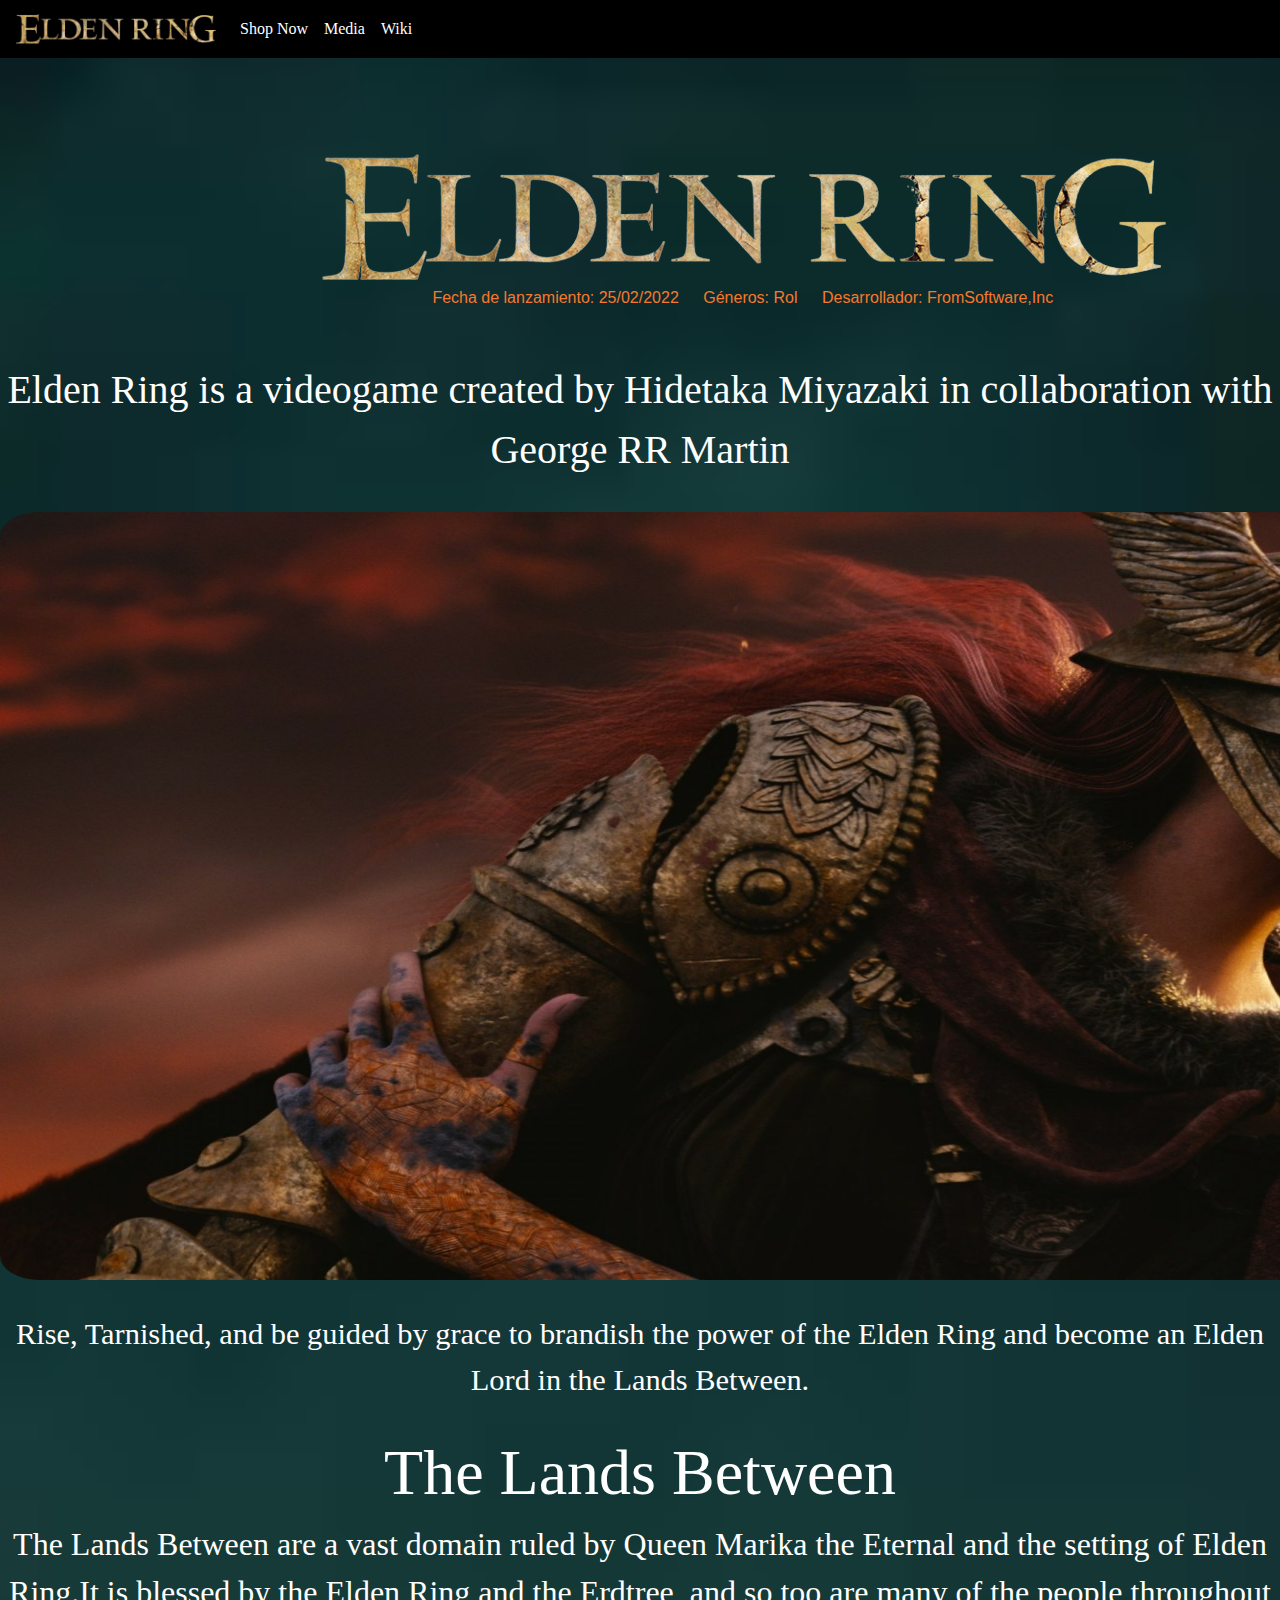
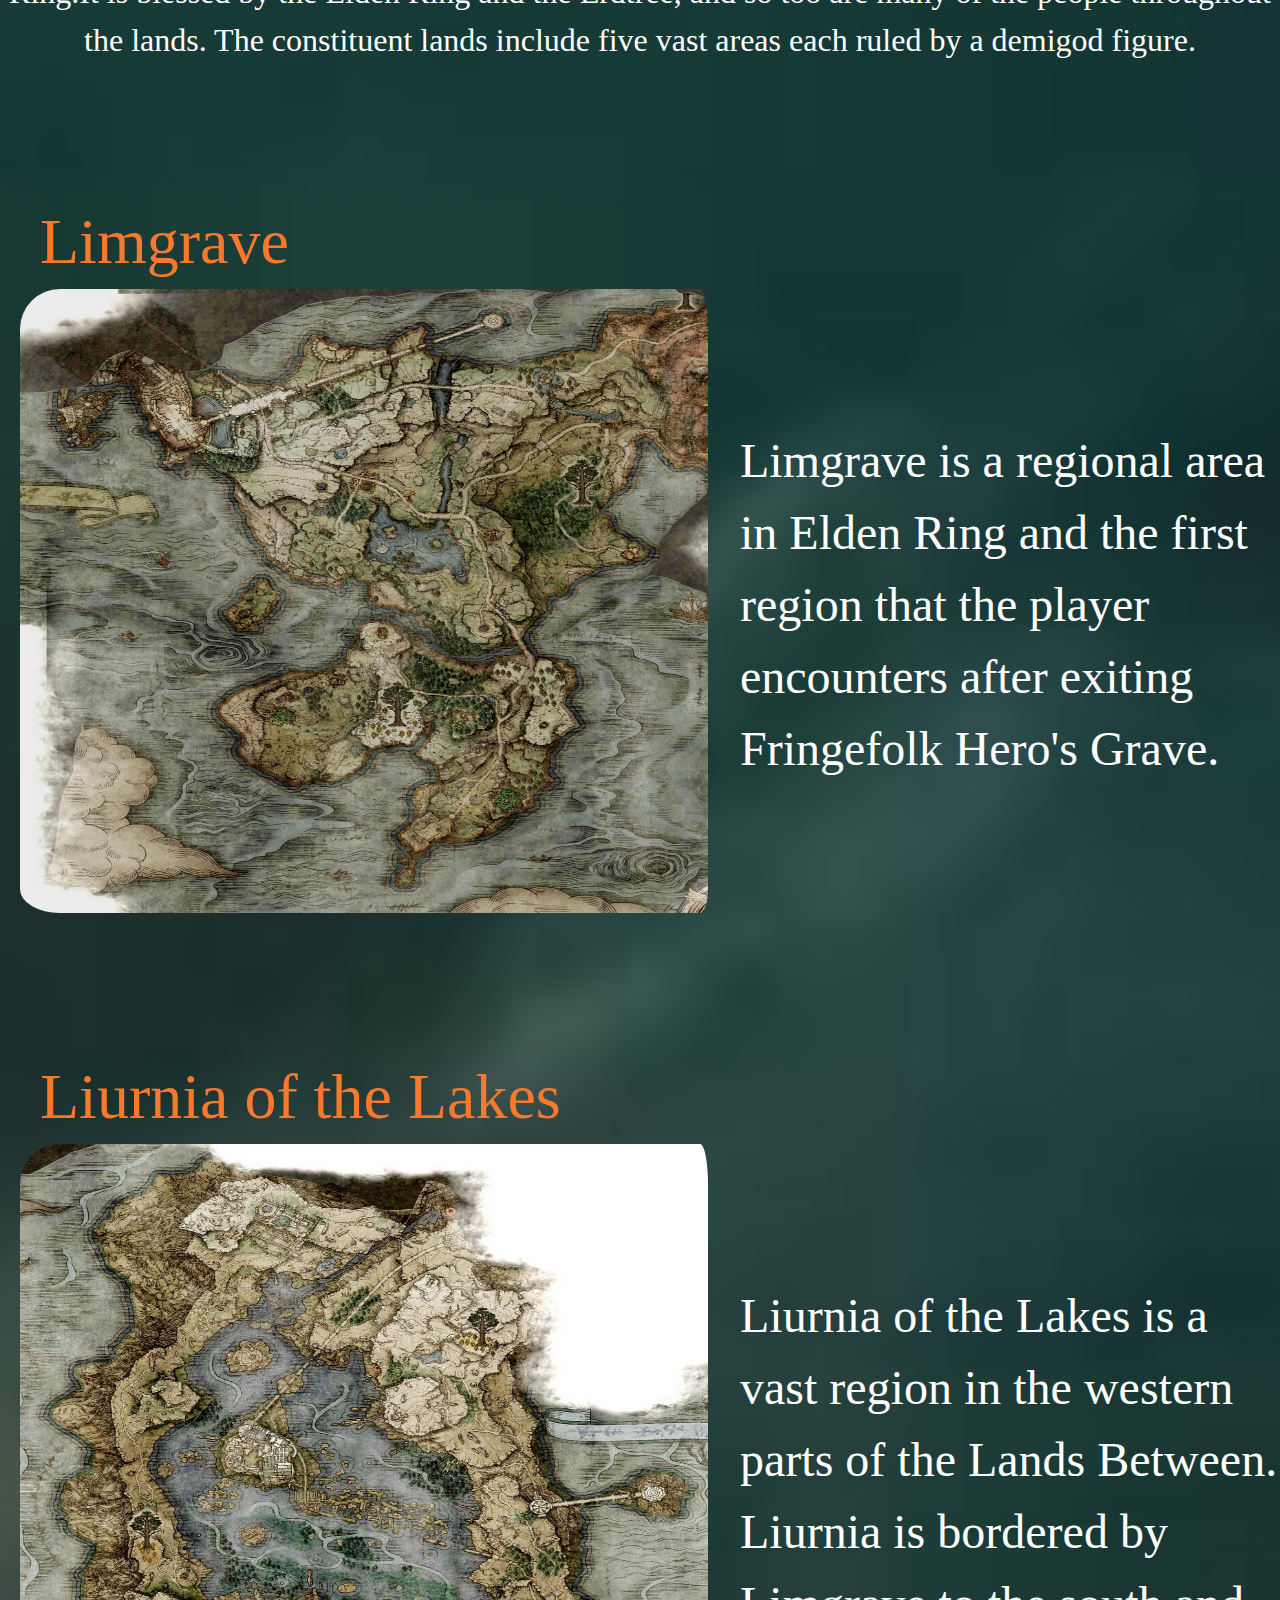
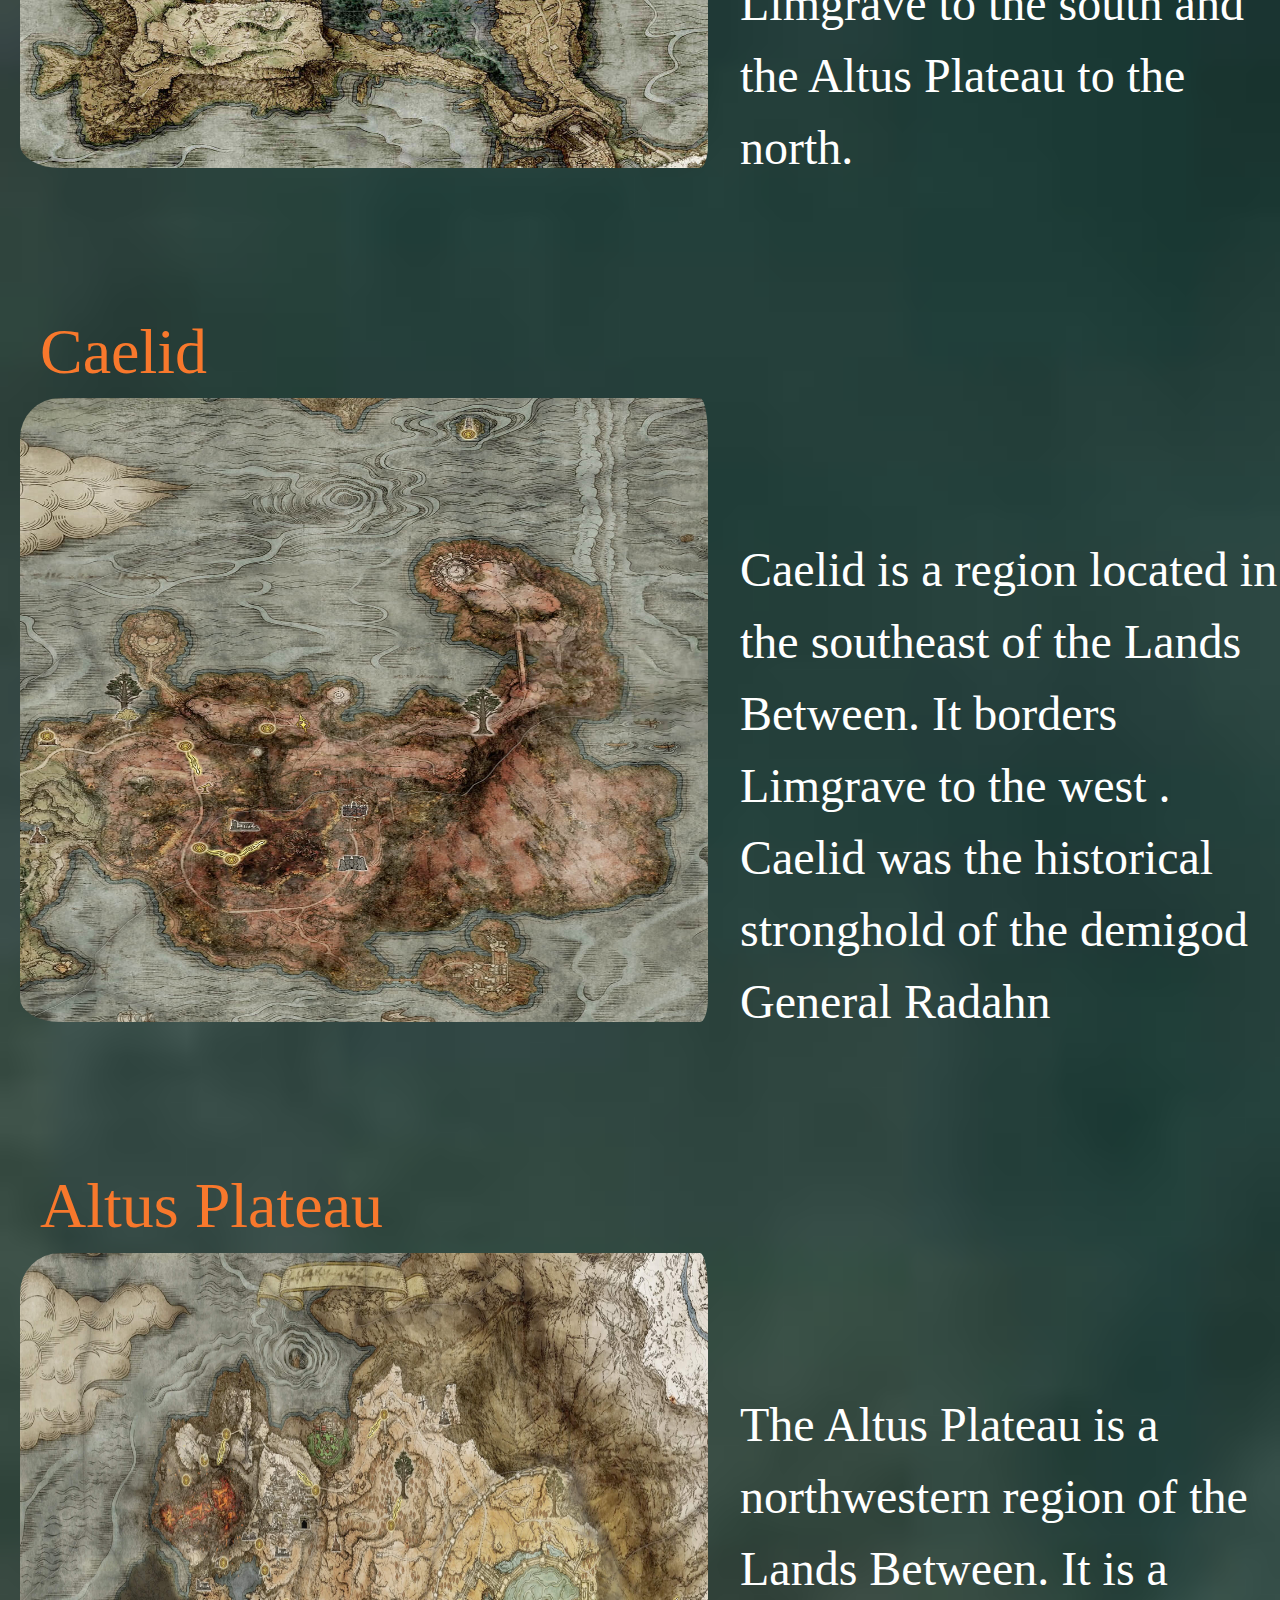
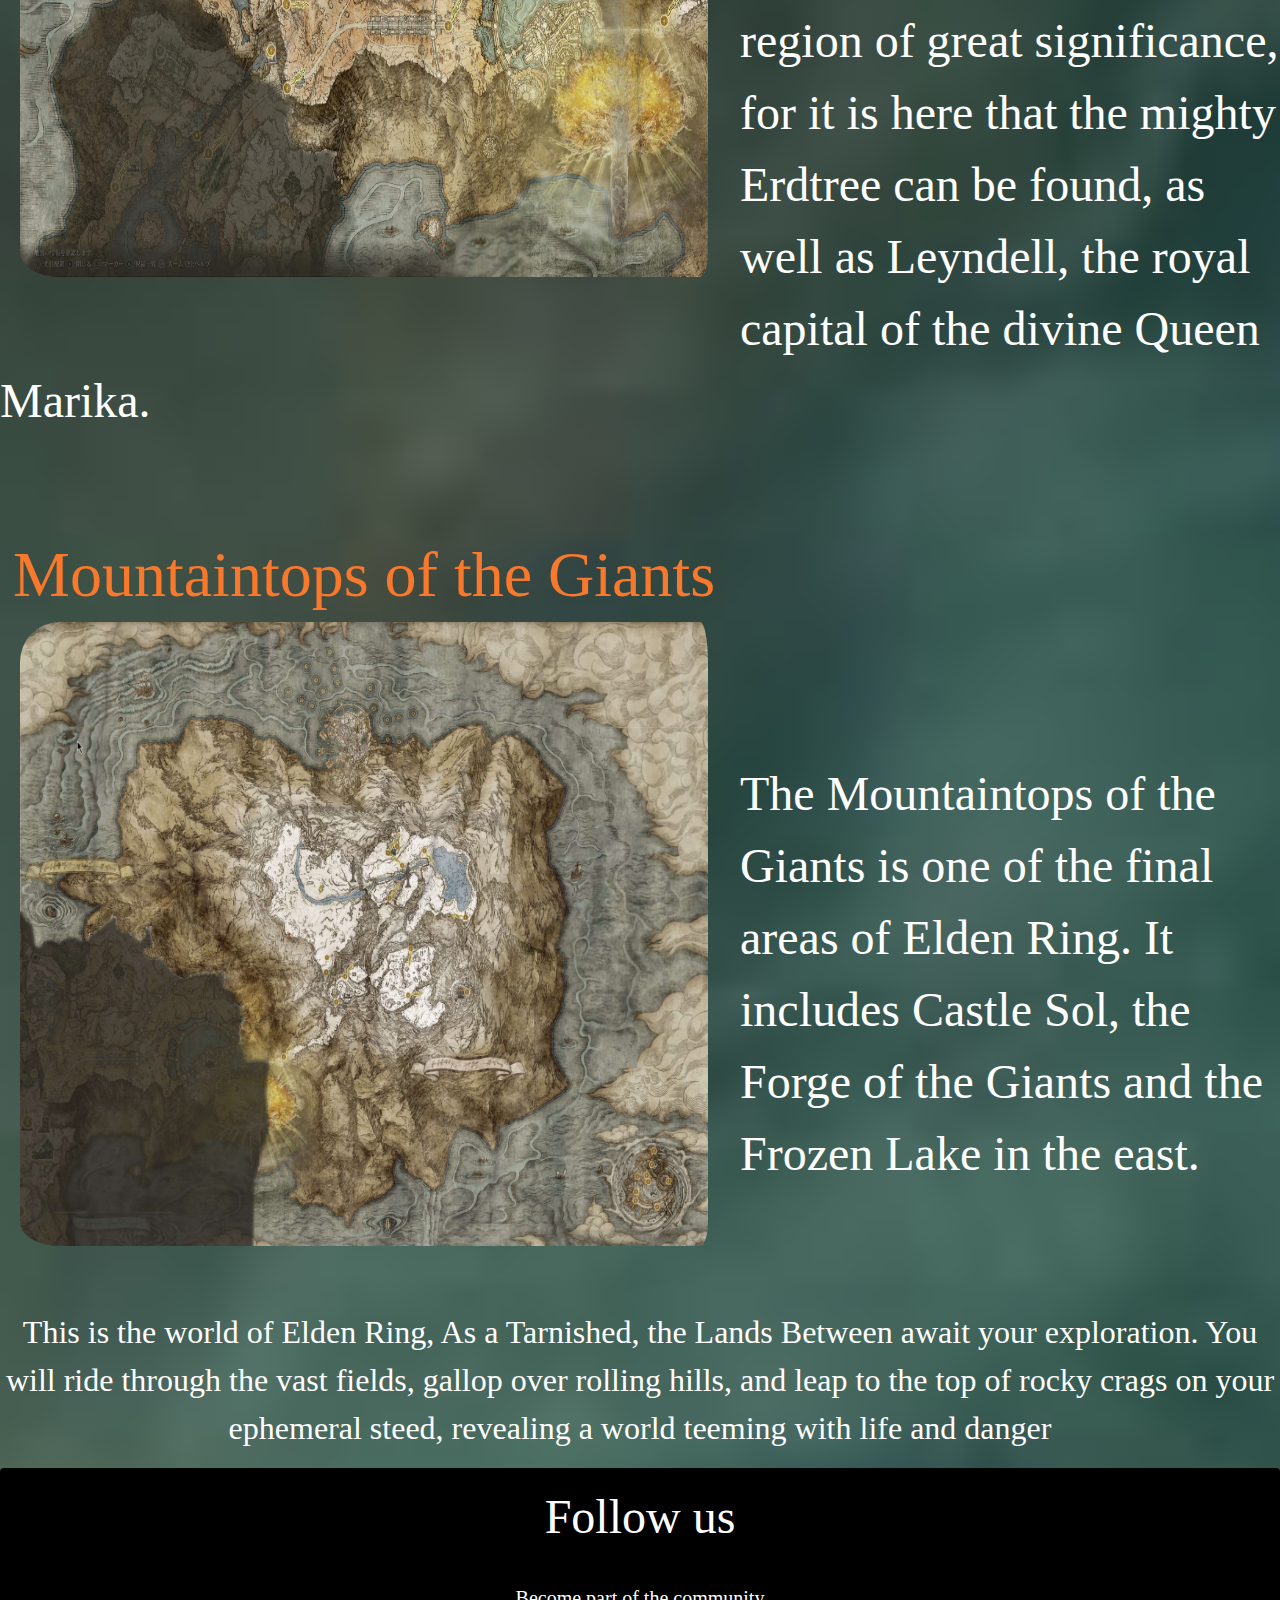
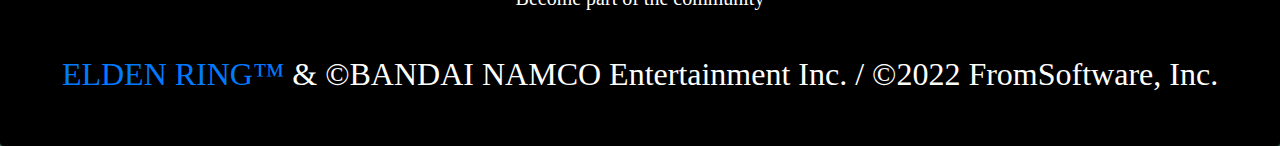
==== index.html @ 170a6699 "adding index" ====
<!DOCTYPE html>
<html lang="en">
<head>
  <meta charset="UTF-8">
  <meta http-equiv="X-UA-Compatible" content="IE=edge">
  <meta name="viewport" content="width=device-width, initial-scale=1.0">
  <link rel="stylesheet" href="https://cdn.jsdelivr.net/npm/bootstrap@4.0.0/dist/css/bootstrap.min.css" integrity="sha384-Gn5384xqQ1aoWXA+058RXPxPg6fy4IWvTNh0E263XmFcJlSAwiGgFAW/dAiS6JXm" crossorigin="anonymous">
  <link rel="stylesheet" href="tribute-page.css">
  <title>ELDEN RING</title>
</head>

<body>
  <section>
    <header>
      <nav class="navbar fixed-top navbar-expand-lg navbar-dark">
        <a class="navbar-brand" href="https://en.bandainamcoent.eu/elden-ring/elden-ring" target="_blank"><img id="logo-navBar" src="./assets/Elden_Ring_logo-removebg-preview.png"></a>
        <button class="navbar-toggler" type="button" data-toggle="collapse" data-target="#navbarNav" aria-controls="navbarNav" aria-expanded="false" aria-label="Toggle navigation">
          <span class="navbar-toggler-icon"></span>
        </button>
        <div class="collapse navbar-collapse" id="navbarNav">
          <ul class="navbar-nav">
            <li class="nav-item active">
              <a class="nav-link" href="https://en.bandainamcoent.eu/elden-ring/elden-ring/shop-now" target="_blank">Shop Now <span class="sr-only">(current)</span></a>
            </li>
            <li class="nav-item">
              <a class="nav-link" href="https://en.bandainamcoent.eu/elden-ring/elden-ring/media" target="_blank">Media</a>
            </li>
            <li class="nav-item">
              <a class="nav-link" href="https://en.bandainamcoent.eu/elden-ring-wiki" target="_blank">Wiki</a>
            </li>
            <!-- <li class="nav-item">
              <a class="nav-link disabled" href="#">Disabled</a>
            </li> -->
          </ul>
        </div>
      </nav>
      <div id="main-div">
        <div id="video"><video src="https://static.bandainamcoent.eu/video/elden-ring-header-animated.webm"  autoplay
            loop width="100%" height="90%"></video>
            <img id="logo-Elden" src="./assets/Elden_Ring_logo-removebg-preview.png">
          </div>
        
        <p id="first-data" class="data-release">Fecha de lanzamiento: 25/02/2022</p>
        <p class="data-release">Géneros: Rol</p>
        <p class="data-release">Desarrollador: FromSoftware,Inc</p>
        <p id="eldenRing">Elden Ring is a videogame created by Hidetaka Miyazaki in collaboration with George RR Martin
        </p>
        <figure id="img-div">
          <img id="image" src="./assets/malenia.jpg"
            alt="Elden Ring">
          <figcaption id="img-caption">
            Rise, Tarnished, and be guided by grace to brandish the power of the Elden Ring and become an Elden Lord in
            the Lands Between.
          </figcaption>
        </figure>
      </div>
    </header>
    <!-- <section id="lands-between-section"> -->
    <main id="main">

      <h2 id="lands-header">The Lands Between</h2>
      <p id="lands-p">The Lands Between are a vast domain ruled by Queen Marika the Eternal and the setting of Elden
        Ring.It is blessed by the Elden Ring and the Erdtree, and so too are many of the people throughout the lands.
        The constituent lands include five vast areas each ruled by a demigod figure.</p>.
      <ul id="areas">
        <li id="limgraveListP">
          <h4 id="limgraveTitle">Limgrave</h4><img id="limgrave" src="./assets/limgrave.jfif"><div class="paragraph">Limgrave is a regional area in Elden Ring and the first region that the player encounters after exiting
            Fringefolk Hero's Grave.</div>
          
        </li>
        <li id="liurniaListP">
          <h4 id="liurniaTitle">Liurnia of the Lakes</h4><img id="liurnia"
            src="./assets/liurnia.jfif"><div class="paragraph">Liurnia of the Lakes is a vast region in the western parts of the
              Lands Between. Liurnia is bordered by Limgrave to the south and the Altus Plateau to the north.</div>
        </li>
        <li id="caelidListP">
          <h4 id="caelidTitle">Caelid</h4><img id="caelid" src="./assets/caelid.jpg"><div class="paragraph">Caelid is a region
            located in the southeast of the Lands Between. It borders Limgrave to the west . Caelid was the historical
            stronghold of the demigod General Radahn</div> 
        </li>
        <li id="altusListP">
          <h4 id="altusTitle">Altus Plateau</h4><img id="altus" src="./assets/altus.jpg"><div class="paragraph">The Altus Plateau is
            a northwestern region of the Lands Between. It is a region of great significance, for it is here that the
            mighty Erdtree can be found, as well as Leyndell, the royal capital of the divine Queen Marika.</div>
        </li>
        <li id="mountainListP">
          <h4 id="mountainTitle">Mountaintops of the Giants</h4><img id="giantMountain"
            src="./assets/mountain.jpg"><div class="paragraph">The Mountaintops of the Giants is one of the final areas of Elden
          Ring. It includes Castle Sol, the Forge of the Giants and the Frozen Lake in the east.</div>
        </li>
      </ul>
      <p id="lands-p2">This is the world of Elden Ring, As a Tarnished, the Lands Between await your exploration. You
        will ride through the vast fields, gallop over rolling hills, and leap to the top of rocky crags on your
        ephemeral steed, revealing a world teeming with life and danger</p>
        
    </main>

    <footer>
      <div class="card text-center">
        <div class="card-header">
          Follow us
        </div>
        <div class="card-body">
          <h5 class="card-title">Become part of the community</h5>
          
        </div>
        <div class="card-footer text-body-secondary">
          <h2 id="footer"><a href="https://en.bandainamcoent.eu/elden-ring/elden-ring" target="_blank">ELDEN RING™ </a>&
            ©BANDAI NAMCO Entertainment Inc. / ©2022 FromSoftware, Inc.</h2>
        </div>
      </div>
      
    </footer>
    <!-- </section> -->
  </section>
  <script src="https://code.jquery.com/jquery-3.2.1.slim.min.js" integrity="sha384-KJ3o2DKtIkvYIK3UENzmM7KCkRr/rE9/Qpg6aAZGJwFDMVNA/GpGFF93hXpG5KkN" crossorigin="anonymous"></script>
<script src="https://cdn.jsdelivr.net/npm/popper.js@1.12.9/dist/umd/popper.min.js" integrity="sha384-ApNbgh9B+Y1QKtv3Rn7W3mgPxhU9K/ScQsAP7hUibX39j7fakFPskvXusvfa0b4Q" crossorigin="anonymous"></script>
<script src="https://cdn.jsdelivr.net/npm/bootstrap@4.0.0/dist/js/bootstrap.min.js" integrity="sha384-JZR6Spejh4U02d8jOt6vLEHfe/JQGiRRSQQxSfFWpi1MquVdAyjUar5+76PVCmYl" crossorigin="anonymous"></script>
</body>

</html>
---- tribute-page.css ----
*{
  margin:0;
  padding:0;
  box-sizing: border-box;
}
#image {
  width: 115rem;
  height: 50rem;
  margin: auto;
  padding-top: 1rem;
  padding-bottom: 1rem;
  border-radius: 40px;

}

figcaption {
  text-align: center;
  font-size: 1.9rem;
  padding-bottom: 1rem;
  padding-top: 1rem;
  color: #fff;
  font-family: Mantinia;
}

#img-div {
  background-image: none;
  text-align: center;
}

#eldenRing {
  text-align: center;
  font-family: Mantinia;
  font-size: 2.5rem;
  color: #fff;
  margin-top: 50px;
}

#title {
  text-align: center;
  font-family: Mantinia;
  font-size: 4rem;

}
#first-data{
  margin-left: 33%;
}

.data-release {
  display: inline;
  padding: 10px;
  color: #f8782c;
  
}
#logo-Elden{
  margin-left: 28%;
  margin-top: -60px;
}
#video{
  margin-top: 57px;
  display: inline-block;
}
/*NavBar*/
.navbar{
  position:fixed;
  z-index: 999;
  background-color: #000;
}

#logo-navBar{
  width:200px;
  
  
}
.nav-link{
  color: #fff !important;
  text-align: center;
  font-family: Mantinia;

}
a:hover {
  transform: scale(1.05);
  transition-duration: 0.2s;
}
@font-face {
  font-family: Mantinia;
  src: url(Img/Mantinia\ Regular.otf);
}

#lands-header {
  text-align: center;
  font-family: Mantinia;
  font-size: 4rem;
  color: #fff;
}

#lands-p {
  text-align: center;
  font-family: Mantinia;
  font-size: 2rem;
  color: #fff;
}

#lands-p2 {
  text-align: center;
  color: #fff;
}

#limgrave {
  width: 45rem;
  height: 40rem;
  display: block;
  padding-bottom: 1rem;
  padding-right: 2rem;
  float: left;
  margin-left: 20px;
  margin-bottom: 30px;
  border-radius: 40px;
  
}

#limgraveTitle {
  font-family: Mantinia;
  font-size: 4rem;
  color: #f8782c;;
  margin-left: 40px;
}

#limgraveListP {
  display: inline-block;
  font-size: 3rem;
  color: #fff;
  padding-top: 100px;
}

#liurnia {
  display: block;
  width: 45rem;
  height: 40rem;
  padding-bottom: 1rem;
  padding-right: 2rem;
  float: left;
  margin-left: 20px;
  margin-bottom: 30px;
  border-radius: 40px;
}

#liurniaTitle {
  font-family: Mantinia;
  font-size: 4rem;
  color: #f8782c;
  margin-left: 40px;

}

#liurniaListP {
  display: inline-block;
  font-size: 3rem;
  color: #fff;
  padding-top: 100px;
}

#caelid {
  display: block;
  width: 45rem;
  height: 40rem;
  padding-bottom: 1rem;
  padding-right: 2rem;
  float: left;
  margin-left: 20px;
  margin-bottom: 30px;
  border-radius: 40px;
}

#caelidTitle {
  font-family: Mantinia;
  font-size: 4rem;
  color: #f8782c;
  margin-left: 40px;
}

#caelidListP {
  display: inline-block;
  font-size: 3rem;
  color: #fff;
  padding-top: 100px;
}

#altus {
  display: block;
  width: 45rem;
  height: 40rem;
  padding-bottom: 1rem;
  padding-right: 2rem;
  float: left;
  margin-left: 20px;
  margin-bottom: 30px;
  border-radius: 40px;
}

#altusTitle {
  font-family: Mantinia;
  font-size: 4rem;
  color: #f8782c;
  margin-left: 40px;
}

#altusListP {
  display: inline-block;
  font-size: 3rem;
  color: #fff;
  padding-top: 100px;
}

#giantMountain {
  display: block;
  width: 45rem;
  height: 40rem;
  padding-bottom: 1rem;
  padding-right: 2rem;
  float: left;
  margin-left: 20px;
  margin-bottom: 30px;
  border-radius: 40px;
}

#mountainTitle {
  font-family: Mantinia;
  font-size: 4rem;
  color: #f8782c;
  margin-left: 13px;
}

#mountainListP {
  display: inline-block;
  font-size: 3rem;
  color: #fff;
  padding-top: 100px;
}

section {
  background-image:url(./assets/logo4.png); 
  background-size: cover;
  background-repeat: no-repeat;
}

ul {
  list-style: none;
}
.paragraph{
  margin-top: 9rem;
  font-family: Mantinia;
}

#lands-p2 {
  font-family: Mantinia;
  font-size: 2rem;
}

#footer {
  text-align: center;
  padding-bottom: 2rem;
  color: #fff;
}
.fa-twitter {
  font-size: 3rem;

}
.fa-facebook{
  width: 500px;
  height: 500px;
}
.card{
  background-color: #000;
  font-family: Cambria, Cochin, Georgia, Times, 'Times New Roman', serif;
  color: #fff;
}
.card-header{
  font-size: 3rem;
  color: #fff;
}

a {
  text-decoration: none;
}

html {
  background-color: black;
}
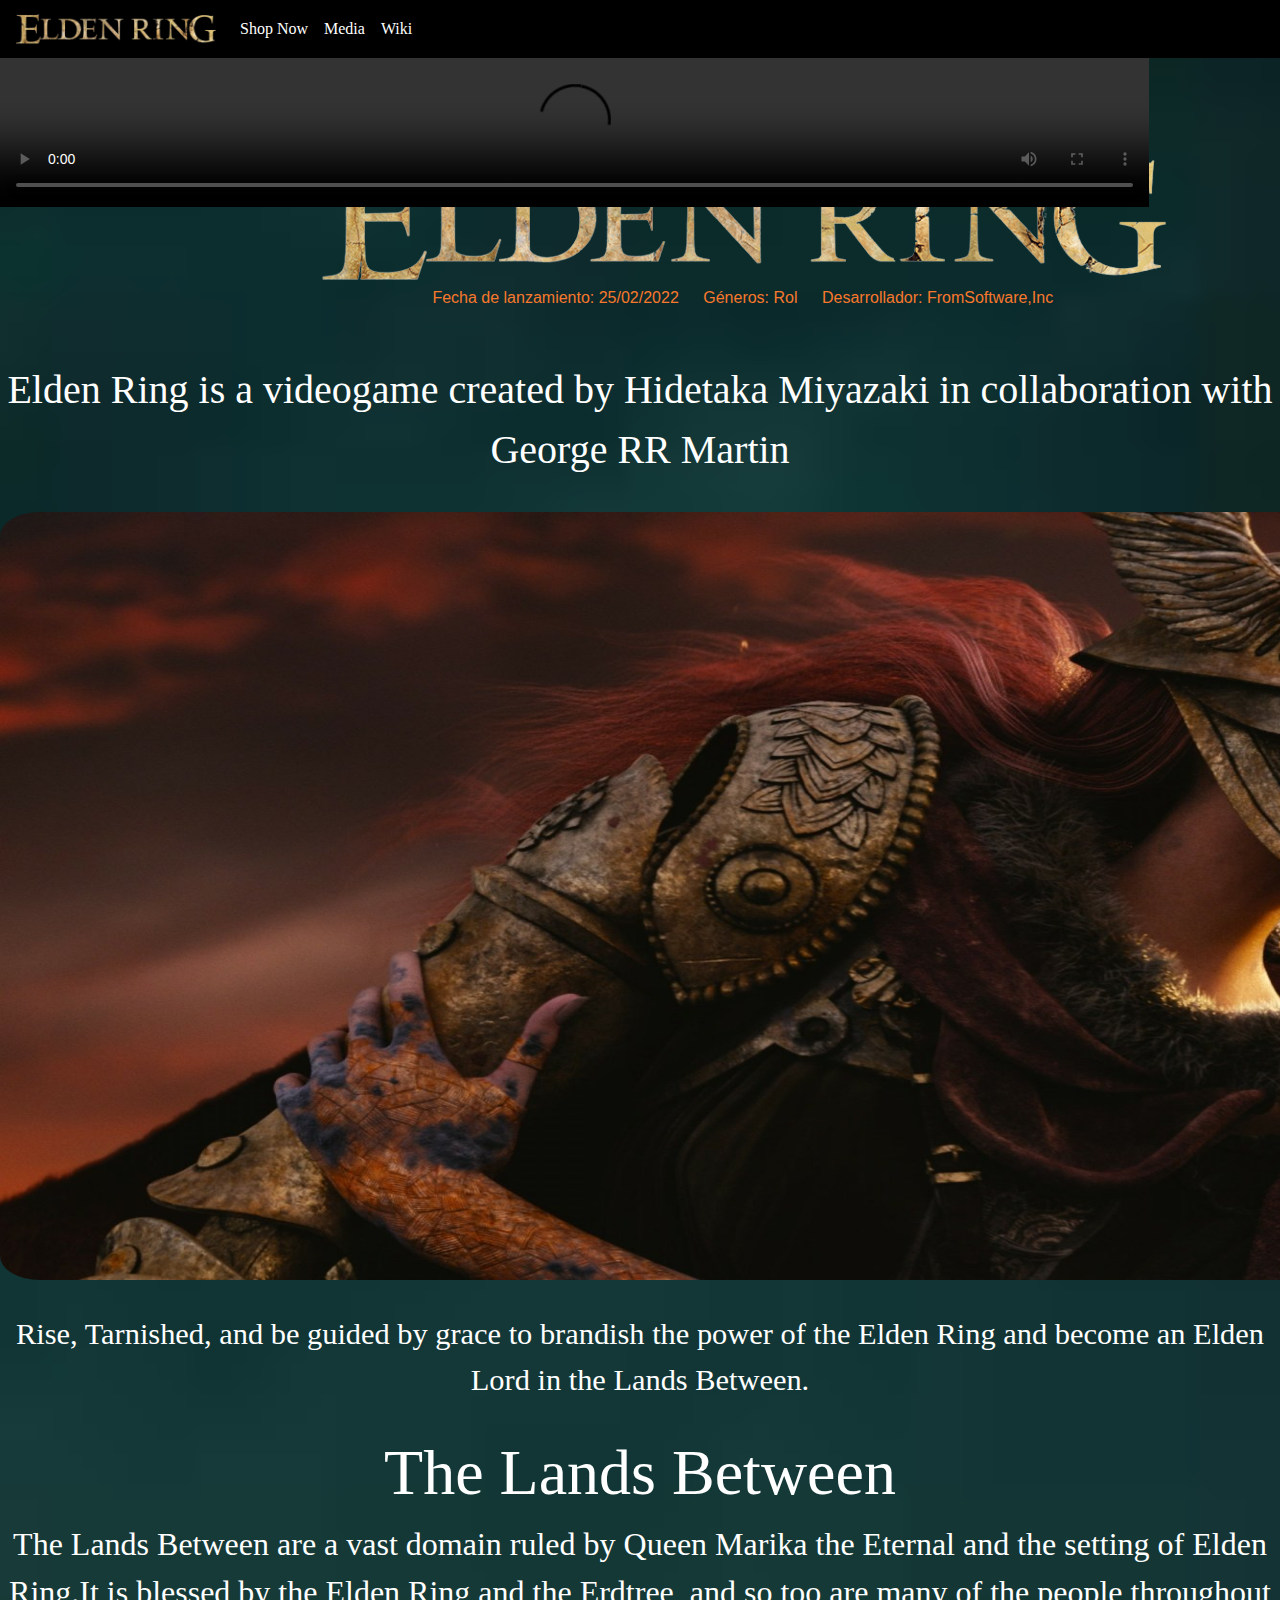
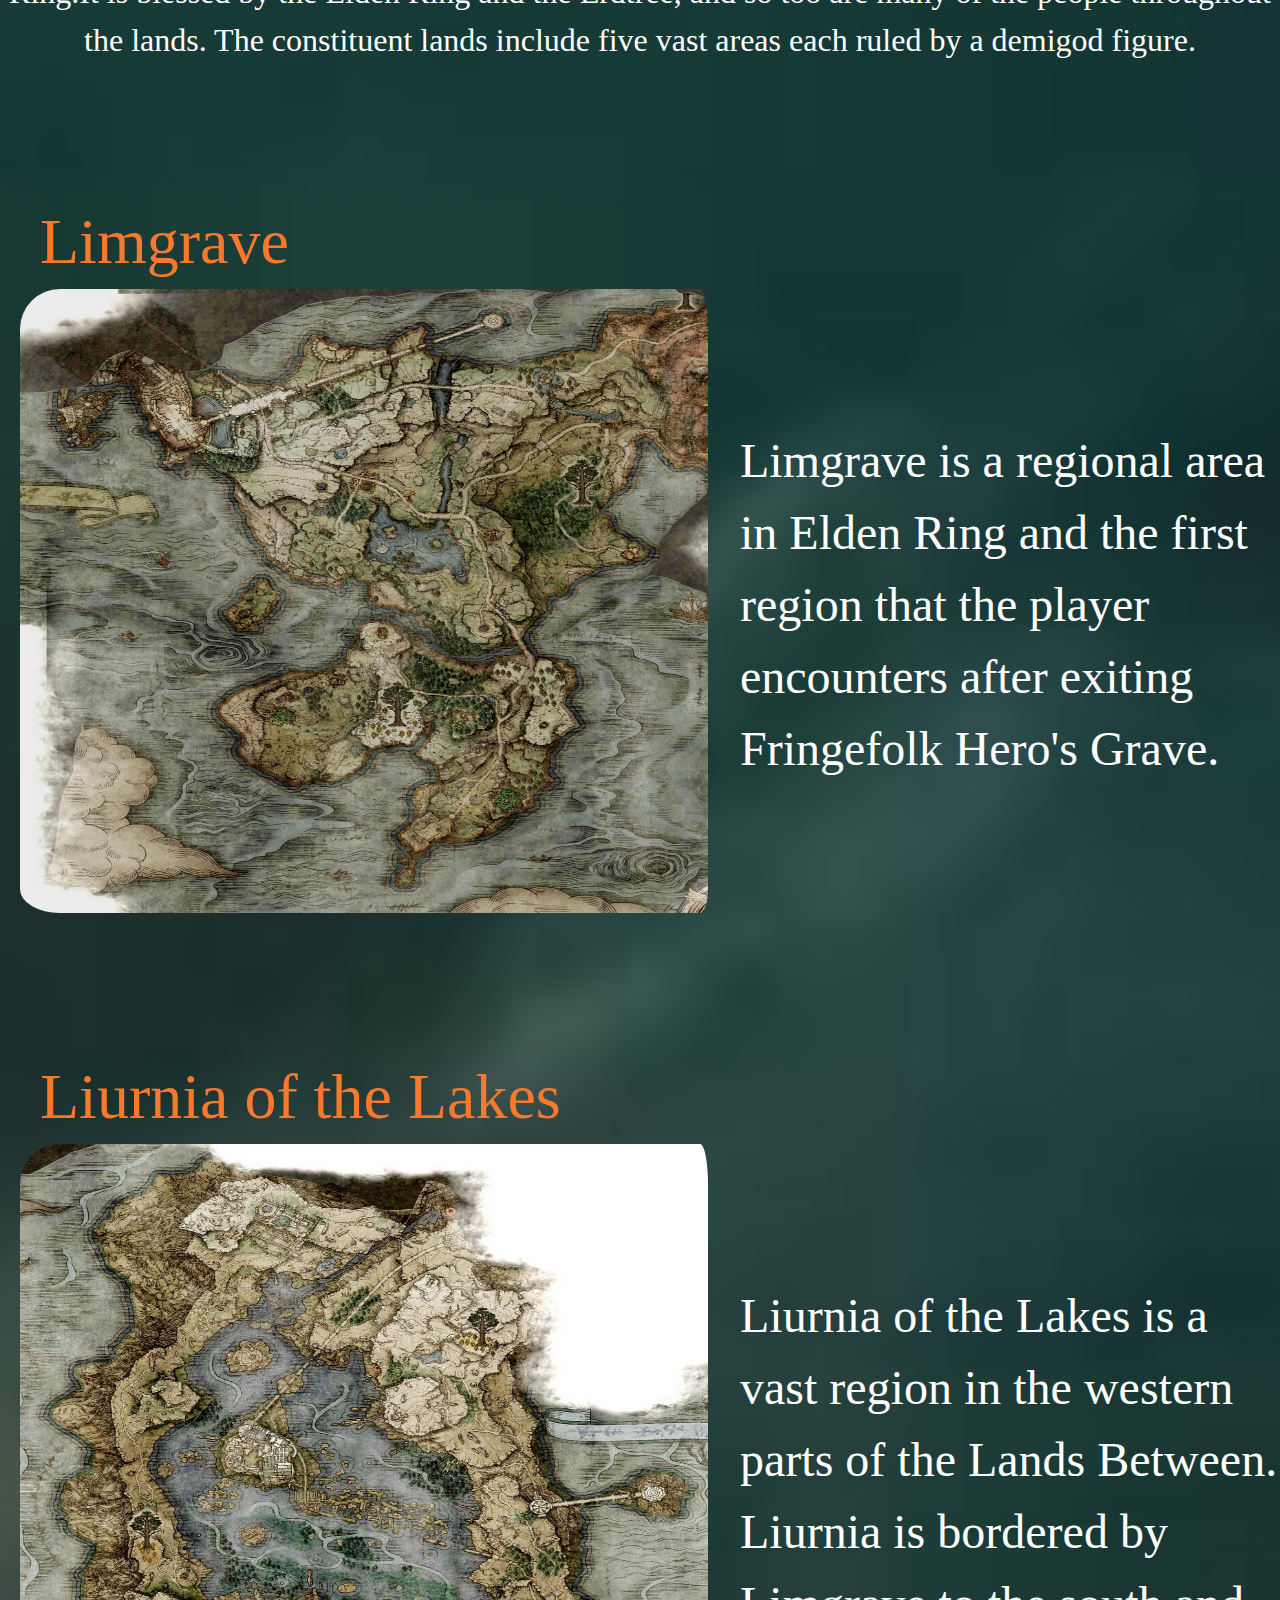
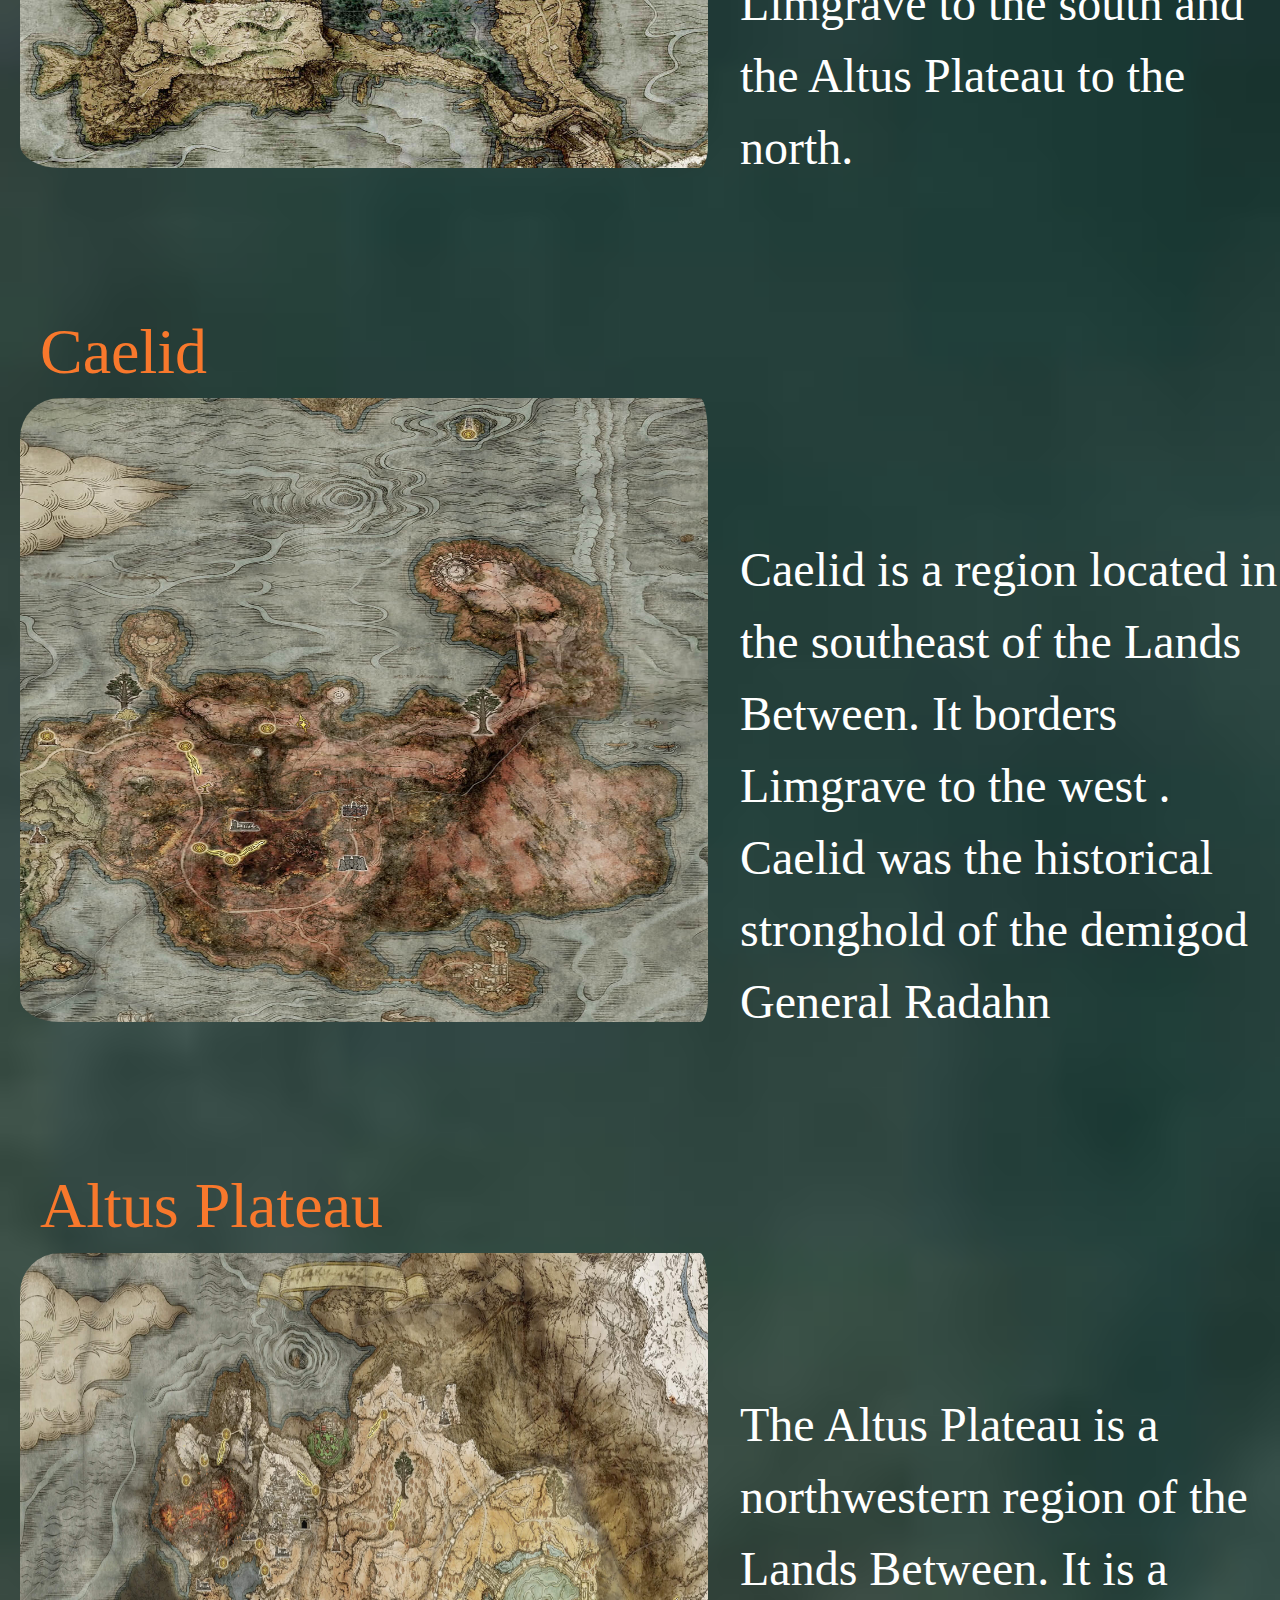
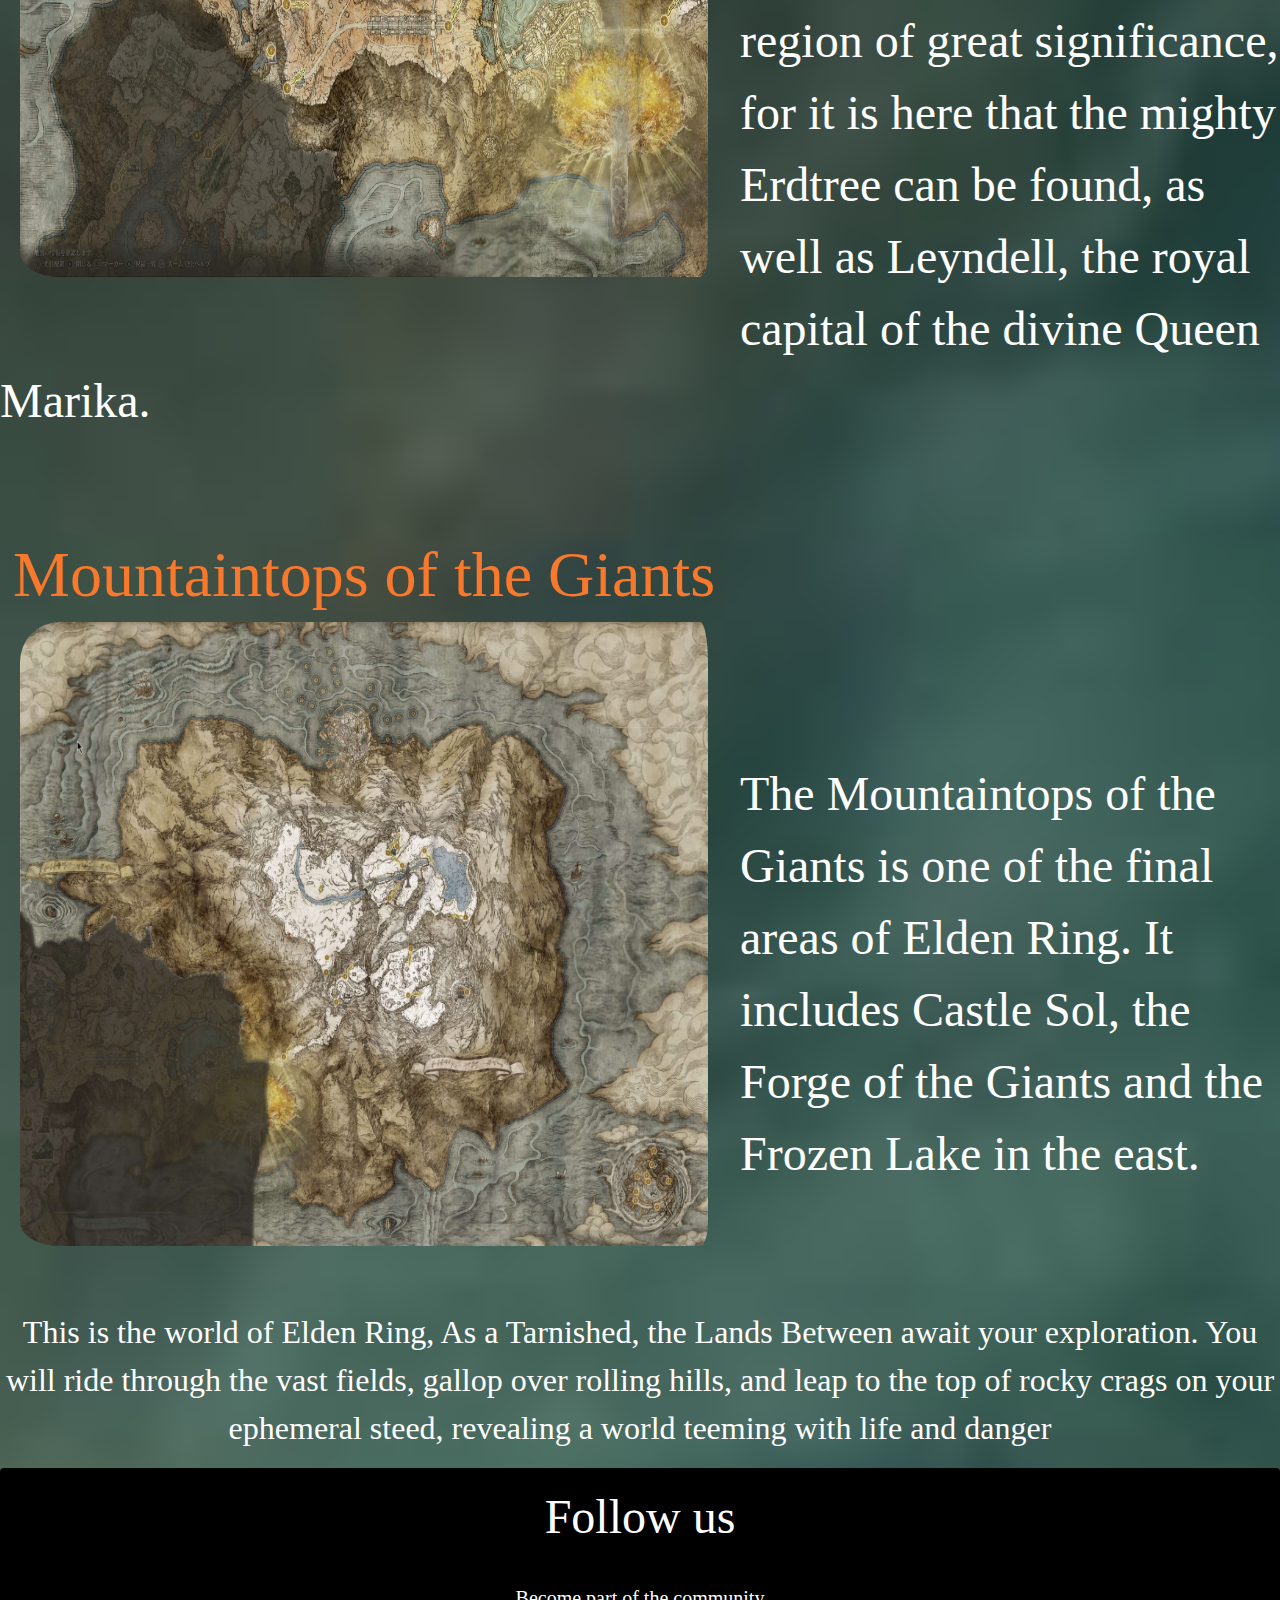
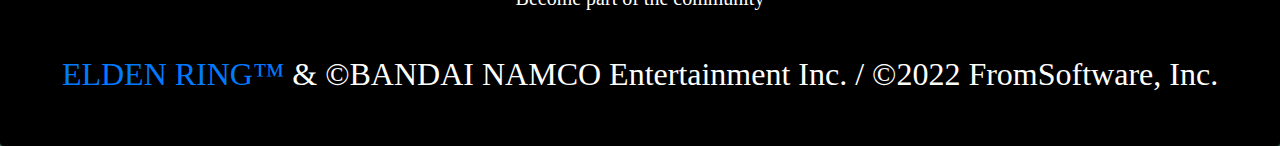
==== commit ae216455: "adding video" ====
--- a/index.html
+++ b/index.html
@@ -35,8 +35,7 @@
         </div>
       </nav>
       <div id="main-div">
-        <div id="video"><video src="https://static.bandainamcoent.eu/video/elden-ring-header-animated.webm"  autoplay
-            loop width="100%" height="90%"></video>
+        <div id="video"><video src="https://static.bandainamcoent.eu/video/elden-ring-header-animated.webm" width="100%" height="90%" autoplay loop controls preload=""></video>
             <img id="logo-Elden" src="./assets/Elden_Ring_logo-removebg-preview.png">
           </div>
         
